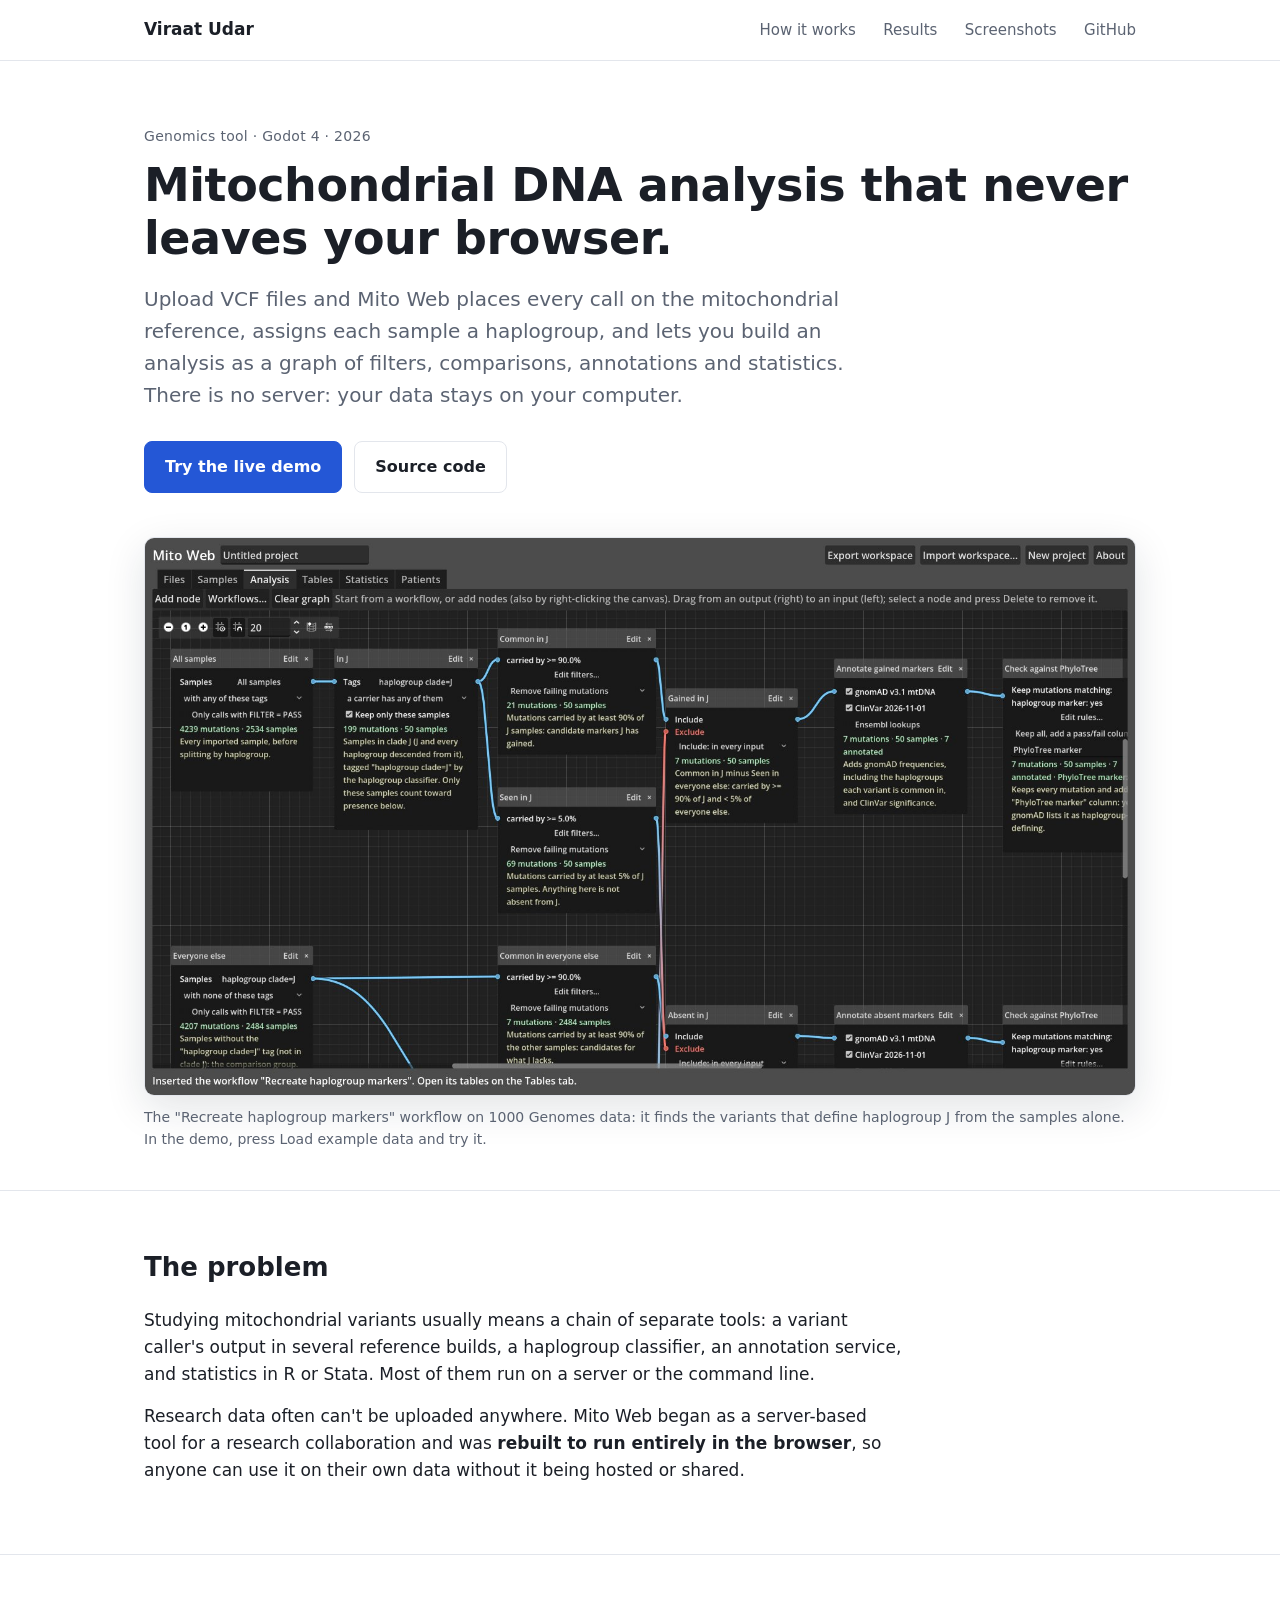
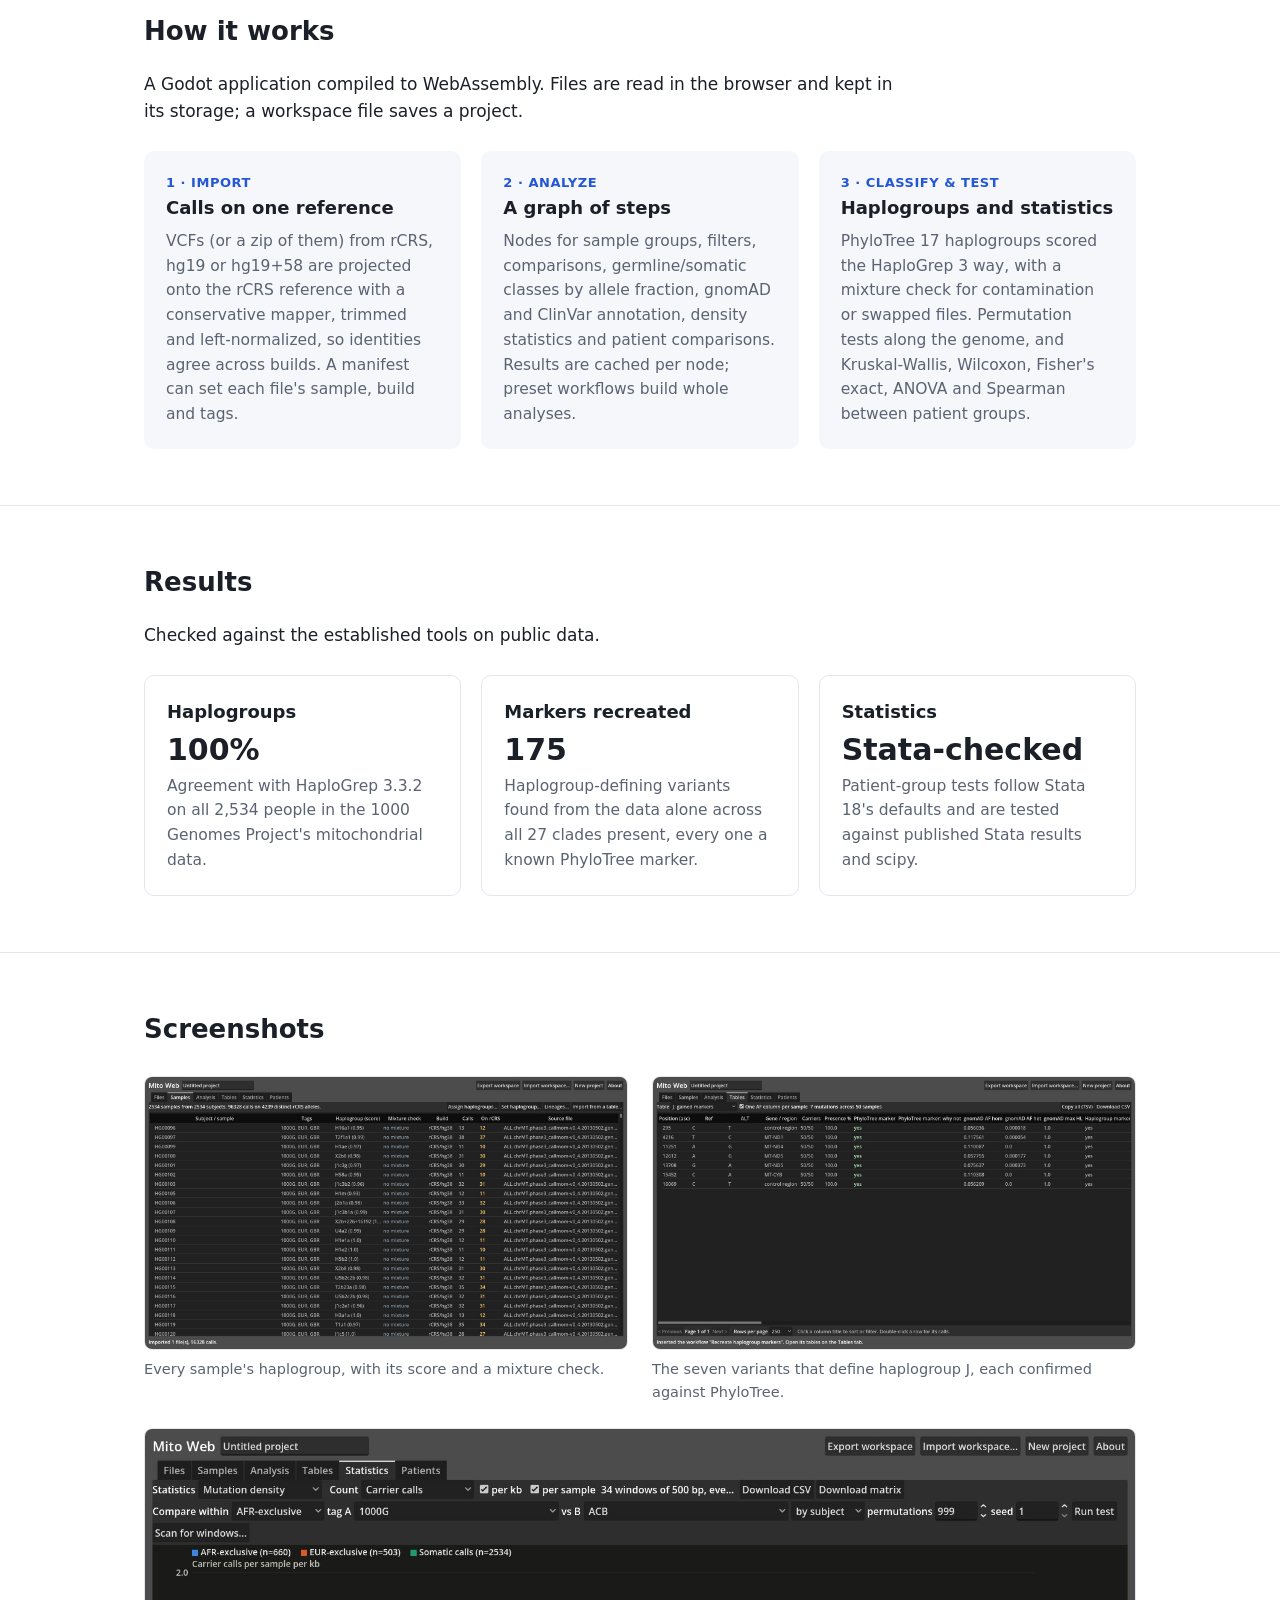
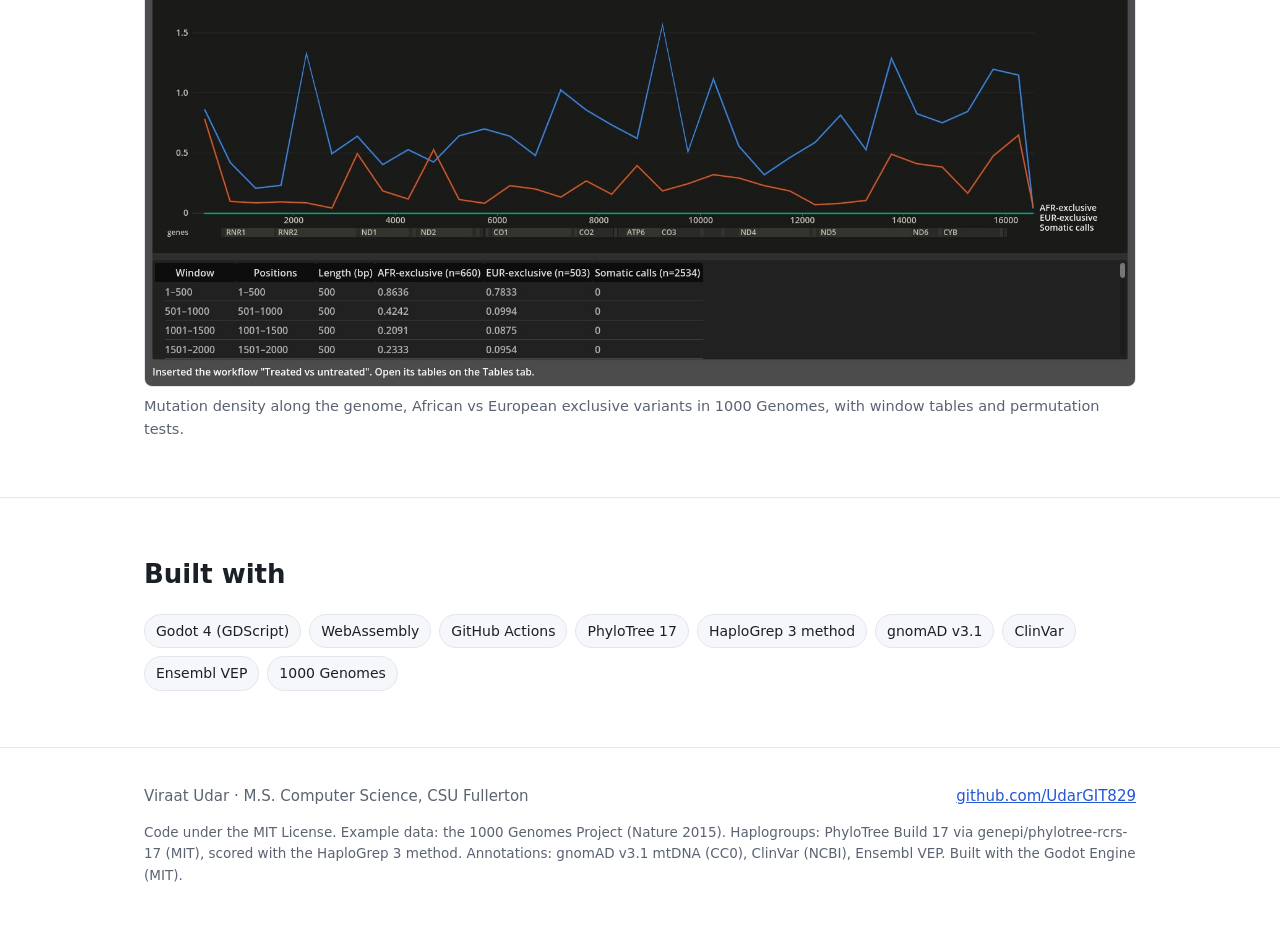
==== site/index.html @ 8092ebab "Project page at the site root; the app moves to /demo/ site/index.html: a simple project page (pitch" ====
<!DOCTYPE html>
<html lang="en">
<head>
<meta charset="utf-8">
<meta name="viewport" content="width=device-width, initial-scale=1">
<title>Mito Web · Viraat Udar</title>
<meta name="description" content="Mitochondrial DNA variant analysis that runs entirely in the browser: upload VCFs, assign haplogroups, and build analyses as a node graph. Nothing is uploaded to a server.">
<meta property="og:title" content="Mito Web: mitochondrial DNA analysis in your browser">
<meta property="og:description" content="Upload VCFs, assign PhyloTree haplogroups, and compare groups with a node graph of filters, annotations and statistics. No server, no install. Live demo with 1000 Genomes data.">
<meta property="og:image" content="https://udargit829.github.io/Mito-Web/screenshots/graph.jpg">
<style>
  :root {
    --ink: #1b1f27;
    --muted: #5b6372;
    --line: #e3e6ec;
    --bg: #ffffff;
    --soft: #f5f7fa;
    --accent: #2457d6;
    --accent-ink: #ffffff;
    --max: 1040px;
  }
  * { box-sizing: border-box; }
  html { scroll-behavior: smooth; }
  body {
    margin: 0;
    font: 17px/1.6 system-ui, -apple-system, "Segoe UI", Roboto, sans-serif;
    color: var(--ink);
    background: var(--bg);
  }
  a { color: var(--accent); }
  .wrap { max-width: var(--max); margin: 0 auto; padding: 0 24px; }

  /* Header */
  header { border-bottom: 1px solid var(--line); }
  header .wrap { display: flex; justify-content: space-between; align-items: center; height: 60px; }
  header .name { font-weight: 600; text-decoration: none; color: var(--ink); }
  header nav a { margin-left: 22px; text-decoration: none; color: var(--muted); font-size: 15px; }
  header nav a:hover { color: var(--ink); }

  /* Hero */
  .hero { padding-top: 64px; padding-bottom: 40px; }
  .eyebrow { font-size: 14px; color: var(--muted); letter-spacing: .02em; margin: 0 0 12px; }
  h1 { font-size: clamp(30px, 4.6vw, 46px); line-height: 1.15; margin: 0 0 18px; letter-spacing: -.01em; }
  .lede { font-size: 20px; color: var(--muted); max-width: 720px; margin: 0 0 30px; }
  .buttons { display: flex; flex-wrap: wrap; gap: 12px; }
  .btn {
    display: inline-block; padding: 12px 20px; border-radius: 8px;
    font-weight: 600; font-size: 16px; text-decoration: none;
    border: 1px solid var(--line); color: var(--ink); background: var(--bg);
  }
  .btn:hover { border-color: #c6ccd6; background: var(--soft); }
  .btn.primary { background: var(--accent); color: var(--accent-ink); border-color: var(--accent); }
  .btn.primary:hover { filter: brightness(1.08); background: var(--accent); }
  .hero-shot { margin: 44px 0 0; }
  .hero-shot img { width: 100%; height: auto; border-radius: 10px; border: 1px solid var(--line); box-shadow: 0 12px 40px rgba(20, 30, 50, .12); display: block; }
  .hero-shot figcaption { font-size: 14px; color: var(--muted); margin-top: 10px; }

  /* Sections */
  section { padding: 56px 0; border-top: 1px solid var(--line); }
  h2 { font-size: 26px; margin: 0 0 18px; }
  h3 { font-size: 18px; margin: 0 0 6px; }
  p { margin: 0 0 14px; }
  .narrow { max-width: 760px; }

  .steps { display: grid; grid-template-columns: repeat(3, 1fr); gap: 20px; margin-top: 26px; }
  .step { background: var(--soft); border-radius: 10px; padding: 22px; }
  .step .num { font-size: 13px; font-weight: 700; color: var(--accent); letter-spacing: .04em; }
  .step p { font-size: 15.5px; color: var(--muted); margin: 0; }

  .results { display: grid; grid-template-columns: repeat(3, 1fr); gap: 20px; margin-top: 26px; }
  .result { border: 1px solid var(--line); border-radius: 10px; padding: 22px; }
  .result .stat { font-size: 30px; font-weight: 700; line-height: 1.1; margin: 4px 0 8px; }
  .result p { font-size: 15.5px; color: var(--muted); margin: 0; }

  .gallery { display: grid; grid-template-columns: repeat(2, 1fr); gap: 24px; margin-top: 26px; }
  .gallery figure { margin: 0; }
  .gallery img { width: 100%; height: auto; border-radius: 8px; border: 1px solid var(--line); display: block; }
  .gallery figure.wide { grid-column: 1 / -1; }
  .gallery figcaption { font-size: 14.5px; color: var(--muted); margin-top: 8px; }

  .tags { display: flex; flex-wrap: wrap; gap: 8px; margin-top: 8px; }
  .tags span { font-size: 14px; padding: 5px 11px; border-radius: 999px; background: var(--soft); border: 1px solid var(--line); }

  footer { border-top: 1px solid var(--line); padding: 36px 0 56px; color: var(--muted); font-size: 15px; }
  footer .wrap { display: flex; flex-wrap: wrap; justify-content: space-between; gap: 14px; }
  footer .credits { flex-basis: 100%; font-size: 13.5px; }

  @media (max-width: 760px) {
    header nav { display: none; }
    .steps, .results, .gallery { grid-template-columns: 1fr; }
    .hero { padding-top: 40px; }
  }
</style>
</head>
<body>

<header>
  <div class="wrap">
    <a class="name" href="https://udargit829.github.io/">Viraat Udar</a>
    <nav>
      <a href="#how">How it works</a>
      <a href="#results">Results</a>
      <a href="#screens">Screenshots</a>
      <a href="https://github.com/UdarGIT829/Mito-Web">GitHub</a>
    </nav>
  </div>
</header>

<main>
  <div class="hero wrap">
    <p class="eyebrow">Genomics tool · Godot 4 · 2026</p>
    <h1>Mitochondrial DNA analysis that never leaves your browser.</h1>
    <p class="lede">Upload VCF files and Mito Web places every call on the mitochondrial reference, assigns each sample a haplogroup, and lets you build an analysis as a graph of filters, comparisons, annotations and statistics. There is no server: your data stays on your computer.</p>
    <div class="buttons">
      <a class="btn primary" href="demo/">Try the live demo</a>
      <a class="btn" href="https://github.com/UdarGIT829/Mito-Web">Source code</a>
    </div>
    <figure class="hero-shot">
      <img src="screenshots/graph.jpg" alt="The Analysis tab: a node graph that finds the variants defining haplogroup J, with counts on every node" width="1600" height="900">
      <figcaption>The "Recreate haplogroup markers" workflow on 1000 Genomes data: it finds the variants that define haplogroup J from the samples alone. In the demo, press Load example data and try it.</figcaption>
    </figure>
  </div>

  <section>
    <div class="wrap"><div class="narrow">
      <h2>The problem</h2>
      <p>Studying mitochondrial variants usually means a chain of separate tools: a variant caller's output in several reference builds, a haplogroup classifier, an annotation service, and statistics in R or Stata. Most of them run on a server or the command line.</p>
      <p>Research data often can't be uploaded anywhere. Mito Web began as a server-based tool for a research collaboration and was <strong>rebuilt to run entirely in the browser</strong>, so anyone can use it on their own data without it being hosted or shared.</p>
    </div></div>
  </section>

  <section id="how">
    <div class="wrap">
      <h2>How it works</h2>
      <p class="narrow">A Godot application compiled to WebAssembly. Files are read in the browser and kept in its storage; a workspace file saves a project.</p>
      <div class="steps">
        <div class="step">
          <div class="num">1 · IMPORT</div>
          <h3>Calls on one reference</h3>
          <p>VCFs (or a zip of them) from rCRS, hg19 or hg19+58 are projected onto the rCRS reference with a conservative mapper, trimmed and left-normalized, so identities agree across builds. A manifest can set each file's sample, build and tags.</p>
        </div>
        <div class="step">
          <div class="num">2 · ANALYZE</div>
          <h3>A graph of steps</h3>
          <p>Nodes for sample groups, filters, comparisons, germline/somatic classes by allele fraction, gnomAD and ClinVar annotation, density statistics and patient comparisons. Results are cached per node; preset workflows build whole analyses.</p>
        </div>
        <div class="step">
          <div class="num">3 · CLASSIFY &amp; TEST</div>
          <h3>Haplogroups and statistics</h3>
          <p>PhyloTree 17 haplogroups scored the HaploGrep 3 way, with a mixture check for contamination or swapped files. Permutation tests along the genome, and Kruskal-Wallis, Wilcoxon, Fisher's exact, ANOVA and Spearman between patient groups.</p>
        </div>
      </div>
    </div>
  </section>

  <section id="results">
    <div class="wrap">
      <h2>Results</h2>
      <p class="narrow">Checked against the established tools on public data.</p>
      <div class="results">
        <div class="result">
          <h3>Haplogroups</h3>
          <div class="stat">100%</div>
          <p>Agreement with HaploGrep 3.3.2 on all 2,534 people in the 1000 Genomes Project's mitochondrial data.</p>
        </div>
        <div class="result">
          <h3>Markers recreated</h3>
          <div class="stat">175</div>
          <p>Haplogroup-defining variants found from the data alone across all 27 clades present, every one a known PhyloTree marker.</p>
        </div>
        <div class="result">
          <h3>Statistics</h3>
          <div class="stat">Stata-checked</div>
          <p>Patient-group tests follow Stata 18's defaults and are tested against published Stata results and scipy.</p>
        </div>
      </div>
    </div>
  </section>

  <section id="screens">
    <div class="wrap">
      <h2>Screenshots</h2>
      <div class="gallery">
        <figure>
          <img src="screenshots/samples.jpg" alt="Samples tab listing 1000 Genomes samples with their tags, haplogroup and score, mixture check and call counts" loading="lazy" width="1600" height="900">
          <figcaption>Every sample's haplogroup, with its score and a mixture check.</figcaption>
        </figure>
        <figure>
          <img src="screenshots/table.jpg" alt="Tables tab showing the seven variants that define haplogroup J, each confirmed as a PhyloTree marker, with gnomAD frequencies" loading="lazy" width="1600" height="900">
          <figcaption>The seven variants that define haplogroup J, each confirmed against PhyloTree.</figcaption>
        </figure>
        <figure class="wide">
          <img src="screenshots/stats.jpg" alt="Statistics tab: mutation density along the mitochondrial genome for African-exclusive, European-exclusive and somatic calls" loading="lazy" width="1600" height="900">
          <figcaption>Mutation density along the genome, African vs European exclusive variants in 1000 Genomes, with window tables and permutation tests.</figcaption>
        </figure>
      </div>
    </div>
  </section>

  <section>
    <div class="wrap">
      <h2>Built with</h2>
      <div class="tags">
        <span>Godot 4 (GDScript)</span><span>WebAssembly</span><span>GitHub Actions</span><span>PhyloTree 17</span><span>HaploGrep 3 method</span><span>gnomAD v3.1</span><span>ClinVar</span><span>Ensembl VEP</span><span>1000 Genomes</span>
      </div>
    </div>
  </section>
</main>

<footer>
  <div class="wrap">
    <span>Viraat Udar · M.S. Computer Science, CSU Fullerton</span>
    <span><a href="https://github.com/UdarGIT829">github.com/UdarGIT829</a></span>
    <span class="credits">Code under the MIT License. Example data: the 1000 Genomes Project (Nature 2015). Haplogroups: PhyloTree Build 17 via genepi/phylotree-rcrs-17 (MIT), scored with the HaploGrep 3 method. Annotations: gnomAD v3.1 mtDNA (CC0), ClinVar (NCBI), Ensembl VEP. Built with the Godot Engine (MIT).</span>
  </div>
</footer>

</body>
</html>
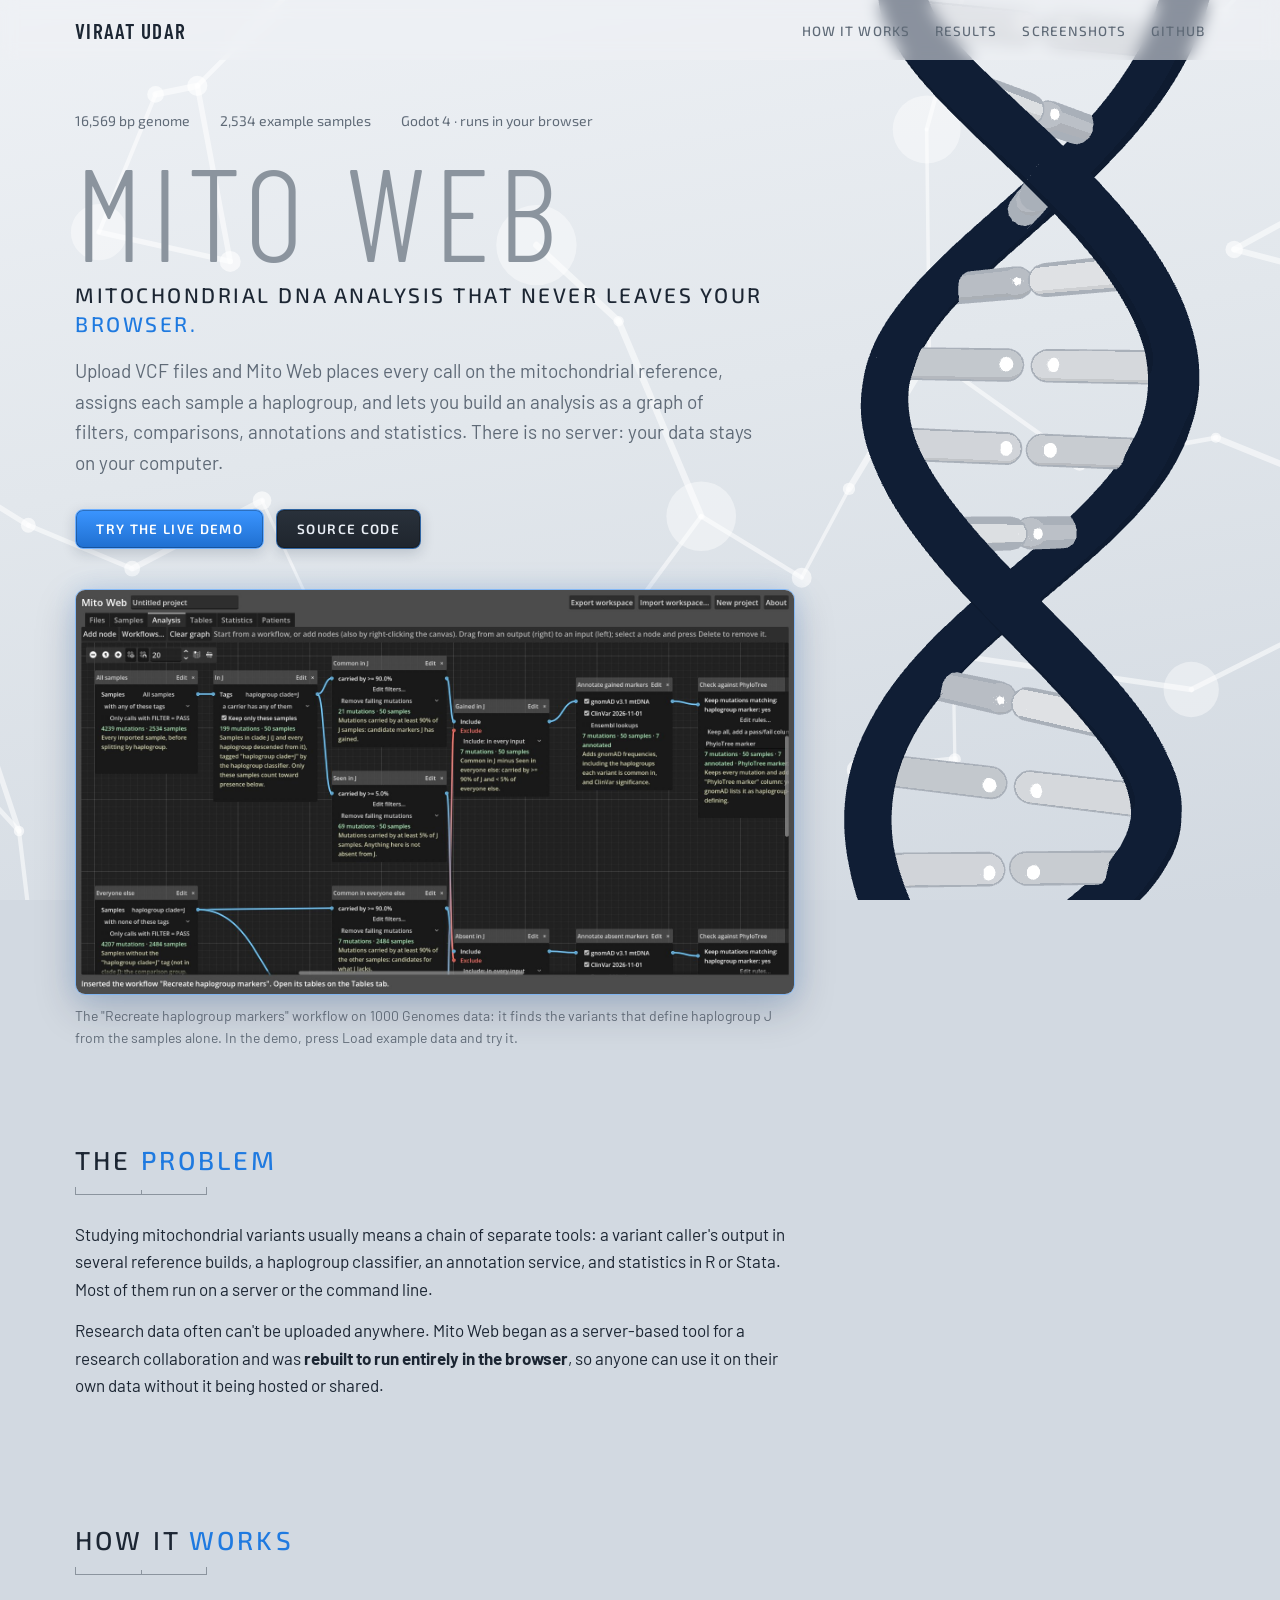
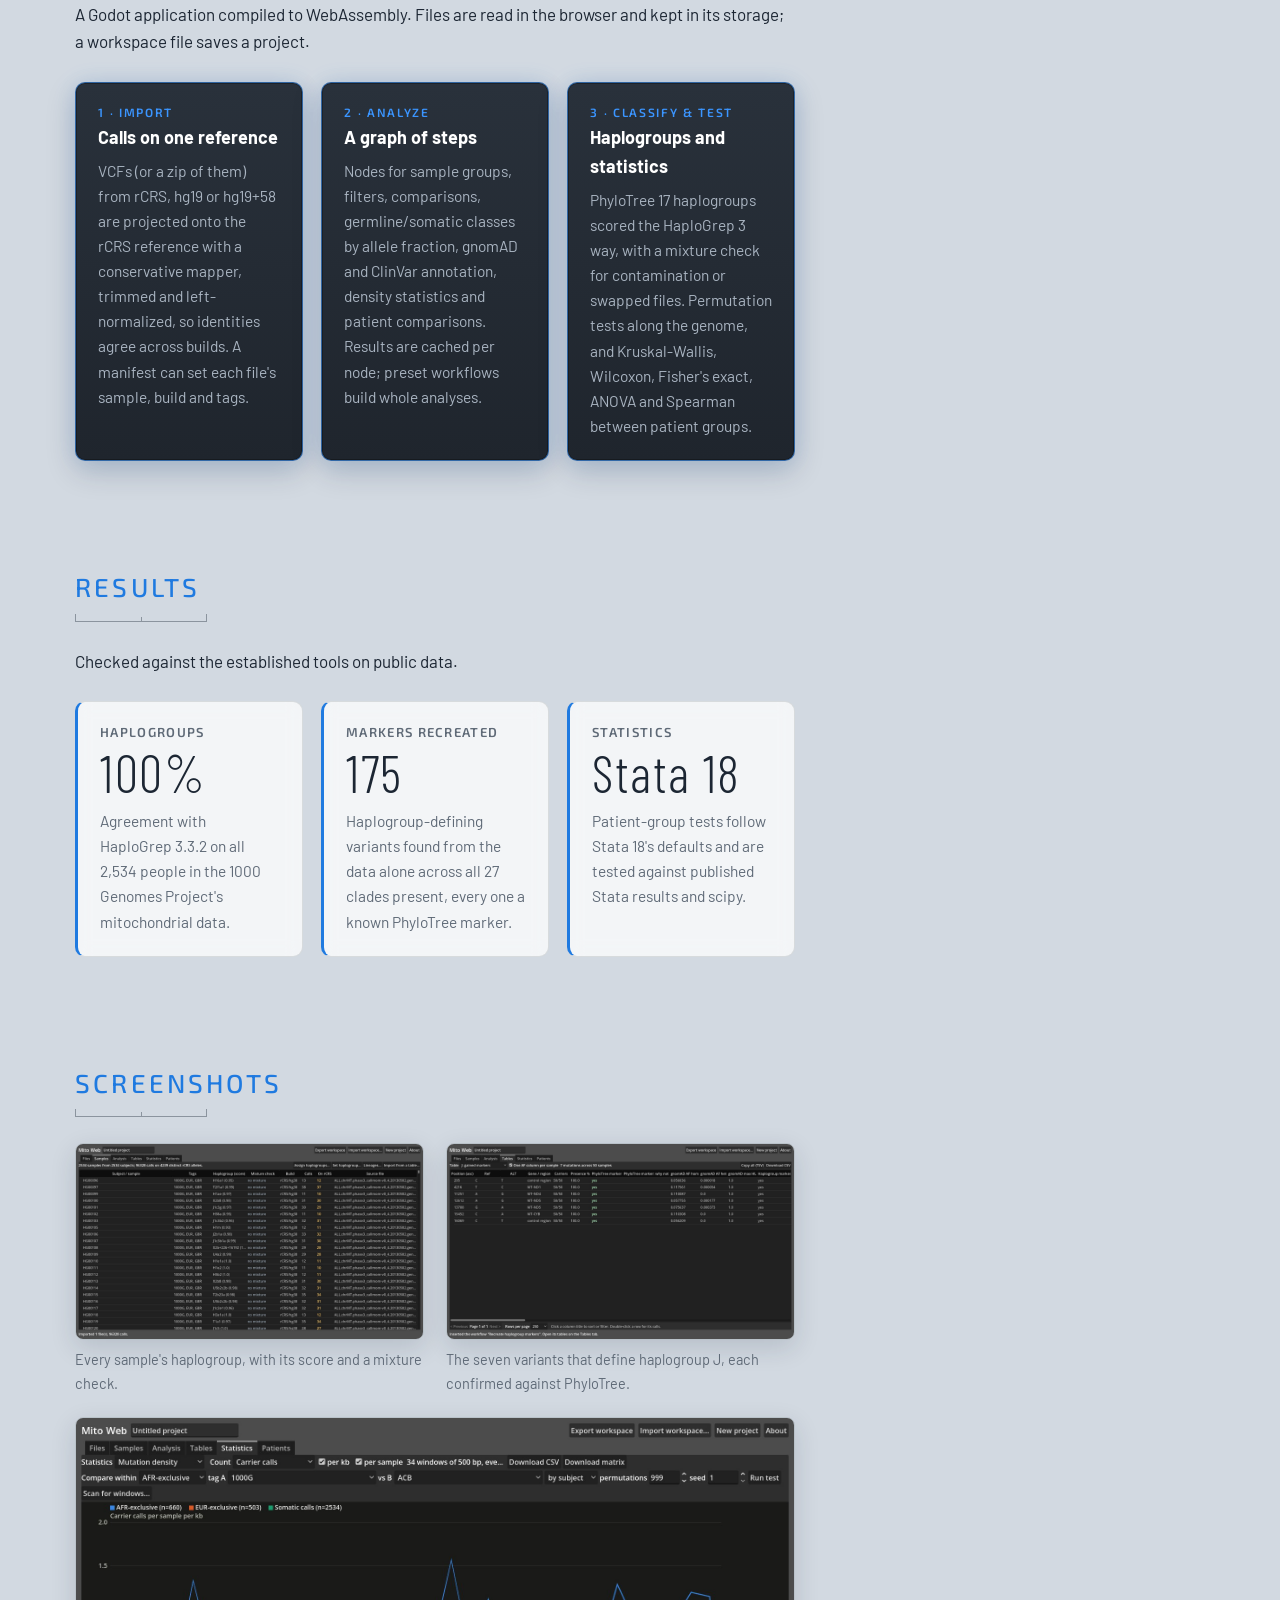
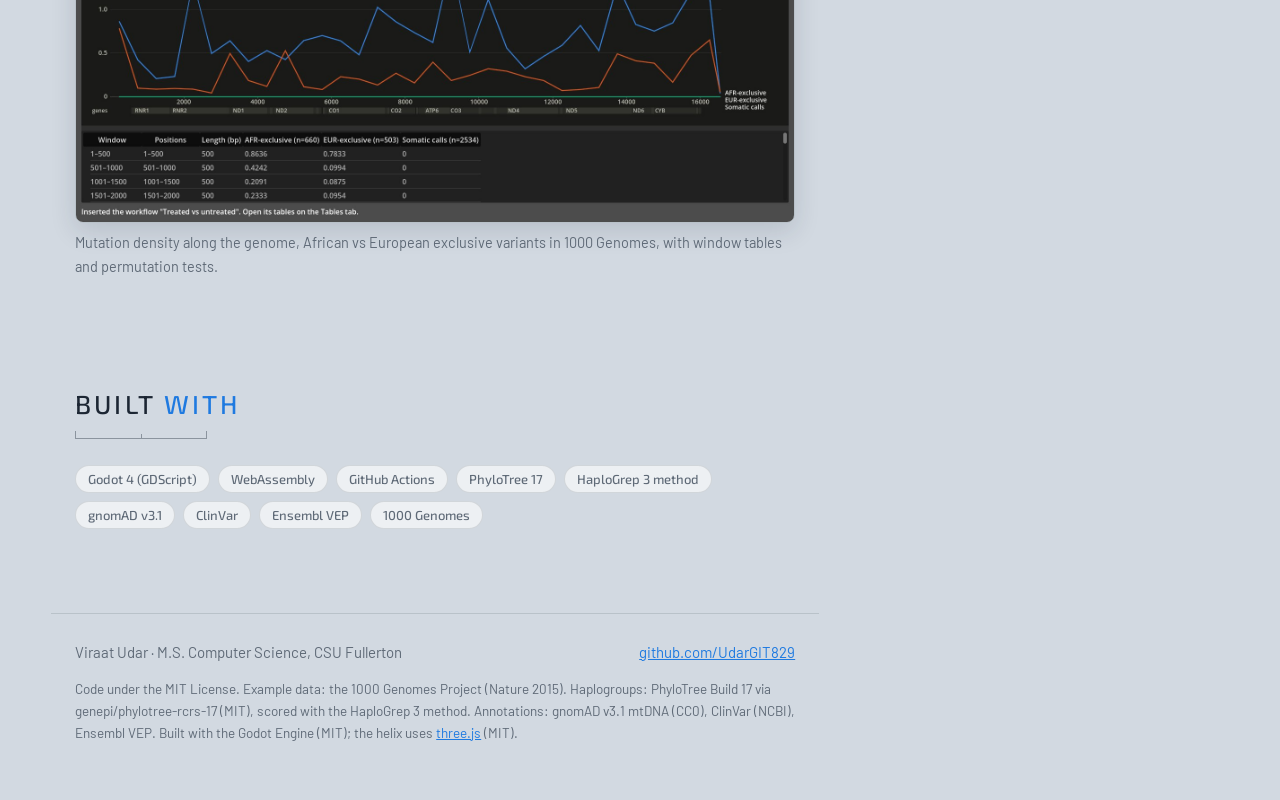
==== commit 49b571ff: "Project page theme: lab-glass background and a live DNA helix The molecule-network background and th" ====
--- a/site/index.html
+++ b/site/index.html
@@ -8,91 +8,132 @@
 <meta property="og:title" content="Mito Web: mitochondrial DNA analysis in your browser">
 <meta property="og:description" content="Upload VCFs, assign PhyloTree haplogroups, and compare groups with a node graph of filters, annotations and statistics. No server, no install. Live demo with 1000 Genomes data.">
 <meta property="og:image" content="https://udargit829.github.io/Mito-Web/screenshots/graph.jpg">
+<link rel="preconnect" href="https://fonts.googleapis.com">
+<link rel="preconnect" href="https://fonts.gstatic.com" crossorigin>
+<link rel="stylesheet" href="https://fonts.googleapis.com/css2?family=Barlow:ital,wght@0,400;0,600;0,700;1,400&family=Barlow+Condensed:wght@300;500;600&family=Exo+2:wght@400;500;600&display=swap">
+<link rel="modulepreload" href="assets/vendor/three.module.min.js">
 <style>
+  /* Theme: a pale lab-glass background with a faint molecule network
+     (assets/molecules.js), a live 3D DNA helix on the right that turns and
+     rises as you scroll (assets/helix.js), thin condensed display type, and
+     dark slate panels with a blue edge. */
   :root {
-    --ink: #1b1f27;
-    --muted: #5b6372;
-    --line: #e3e6ec;
-    --bg: #ffffff;
-    --soft: #f5f7fa;
-    --accent: #2457d6;
-    --accent-ink: #ffffff;
+    --ink: #1c2633;
+    --muted: #5f6a77;
+    --faint: #8b949e;
+    --line: rgba(28, 38, 51, .13);
+    --bg-top: #eef1f5;
+    --bg-bottom: #d2d9e1;
+    --card: rgba(255, 255, 255, .74);
+    --accent: #1f7ae0;
+    --accent-bright: #3b95ff;
+    --panel: #1f252d;
+    --panel-2: #29313b;
+    --panel-edge: rgba(59, 149, 255, .55);
     --max: 1040px;
+    --display: "Barlow Condensed", "Arial Narrow", sans-serif;
+    --label: "Exo 2", system-ui, sans-serif;
   }
   * { box-sizing: border-box; }
-  html { scroll-behavior: smooth; }
-  body {
-    margin: 0;
-    font: 17px/1.6 system-ui, -apple-system, "Segoe UI", Roboto, sans-serif;
-    color: var(--ink);
-    background: var(--bg);
-  }
+  html { scroll-behavior: smooth; scroll-padding-top: 72px; }
+  body { margin: 0; font: 17px/1.62 "Barlow", system-ui, -apple-system, "Segoe UI", Roboto, sans-serif; color: var(--ink); background: var(--bg-bottom); }
   a { color: var(--accent); }
   .wrap { max-width: var(--max); margin: 0 auto; padding: 0 24px; }
 
-  /* Header */
-  header { border-bottom: 1px solid var(--line); }
+  /* ── Background layers ─────────────────────────────────────────────── */
+  #bg { position: fixed; inset: 0; z-index: -3; overflow: hidden;
+        background: linear-gradient(170deg, var(--bg-top) 0%, #e2e7ec 45%, var(--bg-bottom) 100%); }
+  #molecules { position: absolute; top: 0; left: 0; will-change: transform; }
+  #helix { position: fixed; inset: 0; z-index: -2; pointer-events: none; }
+  #helix canvas { display: block; width: 100%; height: 100%; opacity: 0; transition: opacity 1s ease; }
+  #helix.live canvas { opacity: 1; }
+  @media (min-width: 1100px) {
+    .wrap { margin-left: max(4vw, calc(50vw - 660px)); max-width: min(var(--max), 60vw); }
+    header .wrap { max-width: none; margin-right: 4vw; }
+  }
+  @media (max-width: 1099px) { #helix.live canvas { opacity: .22; } }
+
+  /* ── Header ────────────────────────────────────────────────────────── */
+  header { position: sticky; top: 0; z-index: 10; background: rgba(238, 241, 245, .55);
+           backdrop-filter: blur(8px); -webkit-backdrop-filter: blur(8px); transition: box-shadow .25s ease; }
+  header.scrolled { background: rgba(238, 241, 245, .82); box-shadow: 0 1px 0 var(--line); }
   header .wrap { display: flex; justify-content: space-between; align-items: center; height: 60px; }
-  header .name { font-weight: 600; text-decoration: none; color: var(--ink); }
-  header nav a { margin-left: 22px; text-decoration: none; color: var(--muted); font-size: 15px; }
-  header nav a:hover { color: var(--ink); }
-
-  /* Hero */
-  .hero { padding-top: 64px; padding-bottom: 40px; }
-  .eyebrow { font-size: 14px; color: var(--muted); letter-spacing: .02em; margin: 0 0 12px; }
-  h1 { font-size: clamp(30px, 4.6vw, 46px); line-height: 1.15; margin: 0 0 18px; letter-spacing: -.01em; }
-  .lede { font-size: 20px; color: var(--muted); max-width: 720px; margin: 0 0 30px; }
+  header .name { font: 600 21px/1 var(--display); letter-spacing: .06em; text-transform: uppercase; text-decoration: none; color: var(--ink); }
+  header nav a { margin-left: 22px; text-decoration: none; color: var(--muted); font: 500 13.5px var(--label); text-transform: uppercase; letter-spacing: .08em; }
+  header nav a:hover { color: var(--accent); }
+
+  /* ── Hero ──────────────────────────────────────────────────────────── */
+  .hero { padding-top: 52px; padding-bottom: 40px; }
+  .readout { display: flex; flex-wrap: wrap; gap: 4px 30px; font: 400 14px var(--label); color: var(--muted); margin: 0 0 22px; }
+  h1 { font: 300 clamp(64px, 11vw, 132px)/.88 var(--display); letter-spacing: .06em; text-transform: uppercase; color: var(--faint); margin: 0 0 14px; }
+  .question { font: 500 clamp(16px, 2vw, 21px)/1.35 var(--label); letter-spacing: .12em; text-transform: uppercase; margin: 0 0 18px; }
+  .question em { font-style: normal; color: var(--accent); }
+  .lede { font-size: 19px; color: var(--muted); max-width: 680px; margin: 0 0 30px; }
+  .eyebrow { font: 500 13px var(--label); letter-spacing: .1em; text-transform: uppercase; color: var(--muted); margin: 0 0 6px; }
   .buttons { display: flex; flex-wrap: wrap; gap: 12px; }
-  .btn {
-    display: inline-block; padding: 12px 20px; border-radius: 8px;
-    font-weight: 600; font-size: 16px; text-decoration: none;
-    border: 1px solid var(--line); color: var(--ink); background: var(--bg);
-  }
-  .btn:hover { border-color: #c6ccd6; background: var(--soft); }
-  .btn.primary { background: var(--accent); color: var(--accent-ink); border-color: var(--accent); }
-  .btn.primary:hover { filter: brightness(1.08); background: var(--accent); }
-  .hero-shot { margin: 44px 0 0; }
-  .hero-shot img { width: 100%; height: auto; border-radius: 10px; border: 1px solid var(--line); box-shadow: 0 12px 40px rgba(20, 30, 50, .12); display: block; }
+  .btn { display: inline-block; padding: 11px 20px; border-radius: 8px; text-decoration: none;
+         font: 600 13.5px var(--label); text-transform: uppercase; letter-spacing: .1em;
+         color: #e9eef5; background: linear-gradient(180deg, var(--panel-2), var(--panel));
+         border: 1px solid var(--panel-edge); box-shadow: 0 0 0 1px rgba(0,0,0,.25) inset, 0 4px 14px rgba(18,33,58,.18); }
+  .btn:hover { border-color: var(--accent-bright); box-shadow: 0 0 0 1px rgba(0,0,0,.25) inset, 0 0 16px rgba(59,149,255,.35); }
+  .btn.primary { background: linear-gradient(180deg, #3b95ff, #1f6fd0); border-color: #6fb0ff; color: #fff; }
+  .btn.primary:hover { filter: brightness(1.07); }
+  .hero-shot { margin: 40px 0 0; }
+  .hero-shot img { width: 100%; height: auto; border-radius: 10px; border: 1px solid var(--panel-edge); display: block;
+                   box-shadow: 0 0 24px rgba(59,149,255,.18), 0 14px 40px rgba(18,33,58,.22); }
   .hero-shot figcaption { font-size: 14px; color: var(--muted); margin-top: 10px; }
 
-  /* Sections */
-  section { padding: 56px 0; border-top: 1px solid var(--line); }
-  h2 { font-size: 26px; margin: 0 0 18px; }
+  /* ── Sections ──────────────────────────────────────────────────────── */
+  section { padding: 56px 0; }
+  h2 { font: 500 26px/1.1 var(--label); text-transform: uppercase; letter-spacing: .12em; margin: 0 0 26px; }
+  h2 em { font-style: normal; color: var(--accent); }
+  /* A microscope-style scale bar under each heading. */
+  h2::after { content: ""; display: block; width: 132px; height: 7px; margin-top: 12px; border-bottom: 1px solid var(--faint);
+              background: linear-gradient(var(--faint), var(--faint)) 0 0 / 1px 100% no-repeat,
+                          linear-gradient(var(--faint), var(--faint)) 66px 3px / 1px 4px no-repeat,
+                          linear-gradient(var(--faint), var(--faint)) 100% 0 / 1px 100% no-repeat; }
   h3 { font-size: 18px; margin: 0 0 6px; }
   p { margin: 0 0 14px; }
   .narrow { max-width: 760px; }
-
-  .steps { display: grid; grid-template-columns: repeat(3, 1fr); gap: 20px; margin-top: 26px; }
-  .step { background: var(--soft); border-radius: 10px; padding: 22px; }
-  .step .num { font-size: 13px; font-weight: 700; color: var(--accent); letter-spacing: .04em; }
-  .step p { font-size: 15.5px; color: var(--muted); margin: 0; }
-
-  .results { display: grid; grid-template-columns: repeat(3, 1fr); gap: 20px; margin-top: 26px; }
-  .result { border: 1px solid var(--line); border-radius: 10px; padding: 22px; }
-  .result .stat { font-size: 30px; font-weight: 700; line-height: 1.1; margin: 4px 0 8px; }
+  .card-glass { background: var(--card); backdrop-filter: blur(8px); -webkit-backdrop-filter: blur(8px); border: 1px solid var(--line); }
+
+  /* How it works: dark slate panels with a blue edge. */
+  .steps { display: grid; grid-template-columns: repeat(3, 1fr); gap: 18px; margin-top: 26px; }
+  .step { border-radius: 10px; padding: 22px; color: #dfe6ee; background: linear-gradient(180deg, var(--panel-2), var(--panel));
+          border: 1px solid var(--panel-edge); box-shadow: 0 0 0 1px rgba(0,0,0,.3) inset, 0 0 22px rgba(59,149,255,.14), 0 10px 30px rgba(18,33,58,.2); }
+  .step .num { font: 600 12px var(--label); letter-spacing: .14em; color: var(--accent-bright); }
+  .step h3 { color: #fff; margin-top: 4px; }
+  .step p { font-size: 15.5px; color: #a9b4c1; margin: 0; }
+
+  .results { display: grid; grid-template-columns: repeat(3, 1fr); gap: 18px; margin-top: 26px; }
+  .result { border-radius: 10px; padding: 22px; border-left: 3px solid var(--accent); }
+  .result h3 { font: 600 13px var(--label); text-transform: uppercase; letter-spacing: .1em; color: var(--muted); }
+  .result .stat { font: 300 52px/1 var(--display); letter-spacing: .03em; color: var(--ink); margin: 6px 0 10px; }
   .result p { font-size: 15.5px; color: var(--muted); margin: 0; }
 
-  .gallery { display: grid; grid-template-columns: repeat(2, 1fr); gap: 24px; margin-top: 26px; }
+  .gallery { display: grid; grid-template-columns: repeat(2, 1fr); gap: 22px; margin-top: 26px; }
   .gallery figure { margin: 0; }
-  .gallery img { width: 100%; height: auto; border-radius: 8px; border: 1px solid var(--line); display: block; }
   .gallery figure.wide { grid-column: 1 / -1; }
+  .gallery img { width: 100%; height: auto; border-radius: 8px; border: 1px solid var(--line); display: block; box-shadow: 0 8px 26px rgba(18,33,58,.14); }
   .gallery figcaption { font-size: 14.5px; color: var(--muted); margin-top: 8px; }
 
   .tags { display: flex; flex-wrap: wrap; gap: 8px; margin-top: 8px; }
-  .tags span { font-size: 14px; padding: 5px 11px; border-radius: 999px; background: var(--soft); border: 1px solid var(--line); }
-
-  footer { border-top: 1px solid var(--line); padding: 36px 0 56px; color: var(--muted); font-size: 15px; }
-  footer .wrap { display: flex; flex-wrap: wrap; justify-content: space-between; gap: 14px; }
+  .tags span { font: 500 13px var(--label); padding: 5px 12px; border-radius: 999px; background: rgba(255,255,255,.6); border: 1px solid var(--line); color: var(--muted); }
+
+  footer { padding: 28px 0 56px; color: var(--muted); font-size: 15px; }
+  footer .wrap { display: flex; flex-wrap: wrap; justify-content: space-between; gap: 14px; border-top: 1px solid var(--line); padding-top: 26px; }
   footer .credits { flex-basis: 100%; font-size: 13.5px; }
 
   @media (max-width: 760px) {
     header nav { display: none; }
     .steps, .results, .gallery { grid-template-columns: 1fr; }
-    .hero { padding-top: 40px; }
+    .hero { padding-top: 36px; }
   }
 </style>
 </head>
 <body>
+<div id="bg" aria-hidden="true"><canvas id="molecules"></canvas></div>
+<div id="helix" aria-hidden="true"></div>
 
 <header>
   <div class="wrap">
@@ -108,8 +149,9 @@
 
 <main>
   <div class="hero wrap">
-    <p class="eyebrow">Genomics tool · Godot 4 · 2026</p>
-    <h1>Mitochondrial DNA analysis that never leaves your browser.</h1>
+    <div class="readout" aria-label="At a glance"><span>16,569 bp genome</span><span>2,534 example samples</span><span>Godot 4 · runs in your browser</span></div>
+    <h1>Mito Web</h1>
+    <p class="question">Mitochondrial DNA analysis that never leaves your <em>browser.</em></p>
     <p class="lede">Upload VCF files and Mito Web places every call on the mitochondrial reference, assigns each sample a haplogroup, and lets you build an analysis as a graph of filters, comparisons, annotations and statistics. There is no server: your data stays on your computer.</p>
     <div class="buttons">
       <a class="btn primary" href="demo/">Try the live demo</a>
@@ -123,7 +165,7 @@
 
   <section>
     <div class="wrap"><div class="narrow">
-      <h2>The problem</h2>
+      <h2>The <em>problem</em></h2>
       <p>Studying mitochondrial variants usually means a chain of separate tools: a variant caller's output in several reference builds, a haplogroup classifier, an annotation service, and statistics in R or Stata. Most of them run on a server or the command line.</p>
       <p>Research data often can't be uploaded anywhere. Mito Web began as a server-based tool for a research collaboration and was <strong>rebuilt to run entirely in the browser</strong>, so anyone can use it on their own data without it being hosted or shared.</p>
     </div></div>
@@ -131,7 +173,7 @@
 
   <section id="how">
     <div class="wrap">
-      <h2>How it works</h2>
+      <h2>How it <em>works</em></h2>
       <p class="narrow">A Godot application compiled to WebAssembly. Files are read in the browser and kept in its storage; a workspace file saves a project.</p>
       <div class="steps">
         <div class="step">
@@ -155,22 +197,22 @@
 
   <section id="results">
     <div class="wrap">
-      <h2>Results</h2>
+      <h2><em>Results</em></h2>
       <p class="narrow">Checked against the established tools on public data.</p>
       <div class="results">
-        <div class="result">
+        <div class="result card-glass">
           <h3>Haplogroups</h3>
           <div class="stat">100%</div>
           <p>Agreement with HaploGrep 3.3.2 on all 2,534 people in the 1000 Genomes Project's mitochondrial data.</p>
         </div>
-        <div class="result">
+        <div class="result card-glass">
           <h3>Markers recreated</h3>
           <div class="stat">175</div>
           <p>Haplogroup-defining variants found from the data alone across all 27 clades present, every one a known PhyloTree marker.</p>
         </div>
-        <div class="result">
+        <div class="result card-glass">
           <h3>Statistics</h3>
-          <div class="stat">Stata-checked</div>
+          <div class="stat">Stata 18</div>
           <p>Patient-group tests follow Stata 18's defaults and are tested against published Stata results and scipy.</p>
         </div>
       </div>
@@ -179,7 +221,7 @@
 
   <section id="screens">
     <div class="wrap">
-      <h2>Screenshots</h2>
+      <h2><em>Screenshots</em></h2>
       <div class="gallery">
         <figure>
           <img src="screenshots/samples.jpg" alt="Samples tab listing 1000 Genomes samples with their tags, haplogroup and score, mixture check and call counts" loading="lazy" width="1600" height="900">
@@ -199,7 +241,7 @@
 
   <section>
     <div class="wrap">
-      <h2>Built with</h2>
+      <h2>Built <em>with</em></h2>
       <div class="tags">
         <span>Godot 4 (GDScript)</span><span>WebAssembly</span><span>GitHub Actions</span><span>PhyloTree 17</span><span>HaploGrep 3 method</span><span>gnomAD v3.1</span><span>ClinVar</span><span>Ensembl VEP</span><span>1000 Genomes</span>
       </div>
@@ -211,9 +253,20 @@
   <div class="wrap">
     <span>Viraat Udar · M.S. Computer Science, CSU Fullerton</span>
     <span><a href="https://github.com/UdarGIT829">github.com/UdarGIT829</a></span>
-    <span class="credits">Code under the MIT License. Example data: the 1000 Genomes Project (Nature 2015). Haplogroups: PhyloTree Build 17 via genepi/phylotree-rcrs-17 (MIT), scored with the HaploGrep 3 method. Annotations: gnomAD v3.1 mtDNA (CC0), ClinVar (NCBI), Ensembl VEP. Built with the Godot Engine (MIT).</span>
+    <span class="credits">Code under the MIT License. Example data: the 1000 Genomes Project (Nature 2015). Haplogroups: PhyloTree Build 17 via genepi/phylotree-rcrs-17 (MIT), scored with the HaploGrep 3 method. Annotations: gnomAD v3.1 mtDNA (CC0), ClinVar (NCBI), Ensembl VEP. Built with the Godot Engine (MIT); the helix uses <a href="assets/vendor/three.LICENSE.txt">three.js</a> (MIT).</span>
   </div>
 </footer>
 
+<script src="assets/molecules.js"></script>
+<script type="module" src="assets/helix.js"></script>
+<script>
+  // Frost the sticky header more once the page is scrolled.
+  (function () {
+    var h = document.querySelector("header");
+    function update() { h.classList.toggle("scrolled", window.scrollY > 8); }
+    window.addEventListener("scroll", update, { passive: true });
+    update();
+  })();
+</script>
 </body>
 </html>
